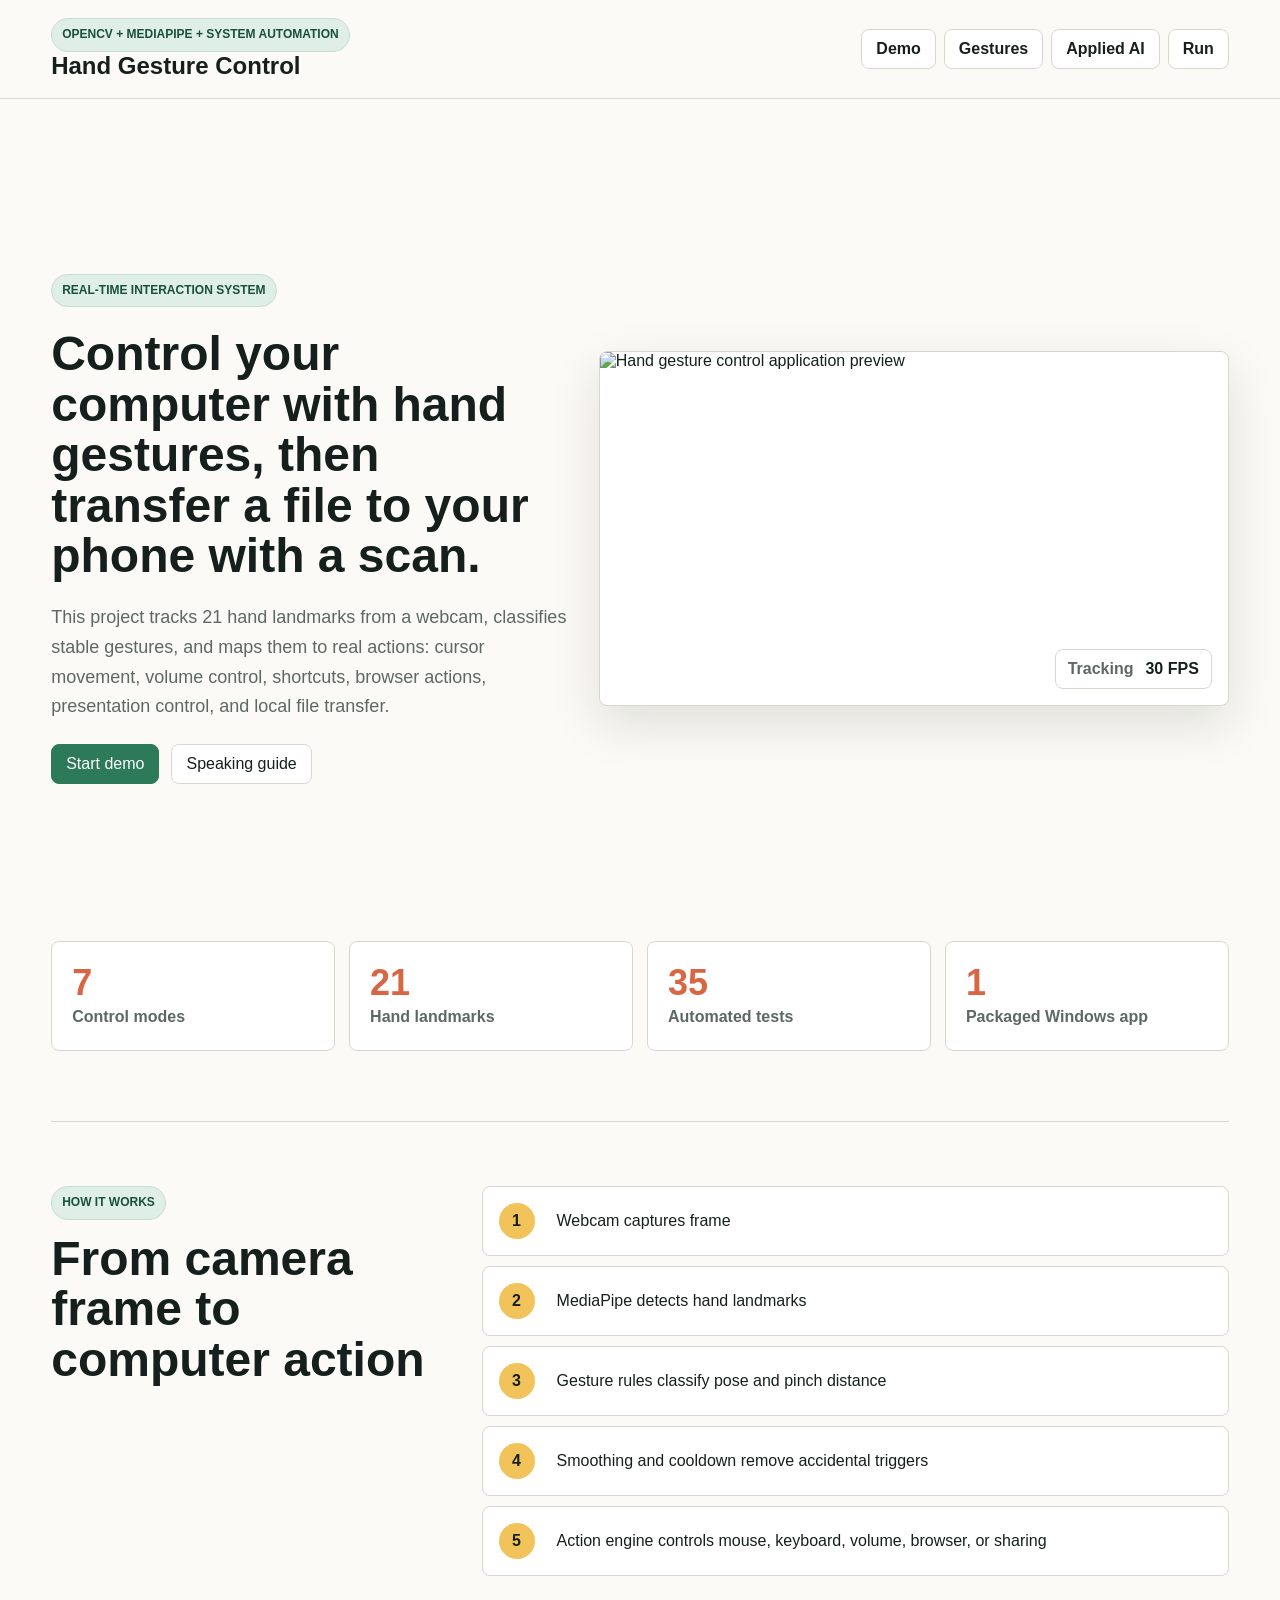
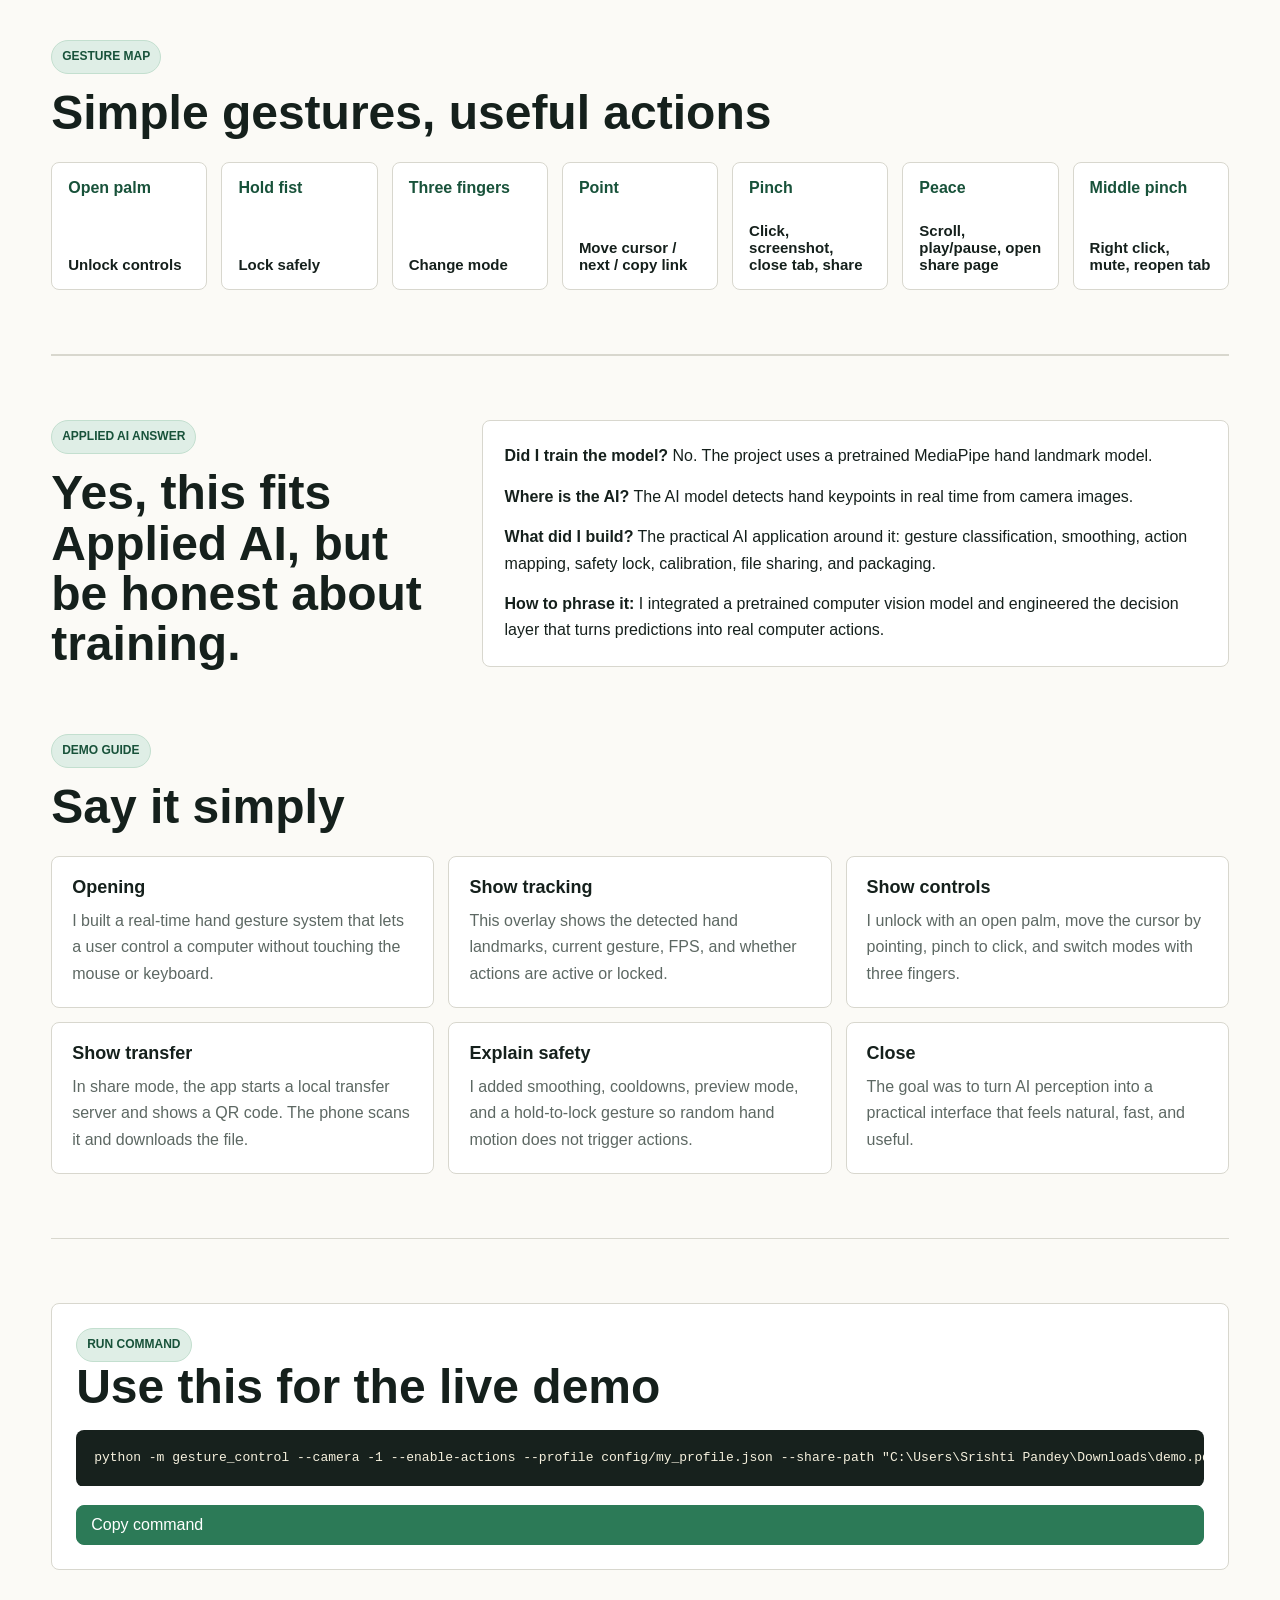
==== frontend/index.html @ 6dcc9142 "Add project documentation and presentation frontend" ====
<!doctype html>
<html lang="en">
<head>
  <meta charset="utf-8">
  <meta name="viewport" content="width=device-width, initial-scale=1">
  <title>Hand Gesture Control Demo</title>
  <link rel="stylesheet" href="styles.css">
</head>
<body>
  <header class="topbar">
    <div>
      <p class="eyebrow">OpenCV + MediaPipe + system automation</p>
      <h1>Hand Gesture Control</h1>
    </div>
    <nav aria-label="Page sections">
      <a href="#demo">Demo</a>
      <a href="#gestures">Gestures</a>
      <a href="#ai">Applied AI</a>
      <a href="#run">Run</a>
    </nav>
  </header>

  <main>
    <section class="dashboard" id="demo">
      <div class="brief">
        <p class="tag">Real-time interaction system</p>
        <h2>Control your computer with hand gestures, then transfer a file to your phone with a scan.</h2>
        <p>
          This project tracks 21 hand landmarks from a webcam, classifies stable gestures, and maps them to real actions:
          cursor movement, volume control, shortcuts, browser actions, presentation control, and local file transfer.
        </p>
        <div class="action-row">
          <a class="button primary" href="#run">Start demo</a>
          <a class="button" href="#script">Speaking guide</a>
        </div>
      </div>

      <div class="preview-panel" aria-label="Application preview">
        <img src="../captures/gesture_20260430_013258_262058.png" alt="Hand gesture control application preview">
        <div class="meter">
          <span>Tracking</span>
          <strong>30 FPS</strong>
        </div>
      </div>
    </section>

    <section class="stats" aria-label="Project highlights">
      <article>
        <span>7</span>
        <p>Control modes</p>
      </article>
      <article>
        <span>21</span>
        <p>Hand landmarks</p>
      </article>
      <article>
        <span>35</span>
        <p>Automated tests</p>
      </article>
      <article>
        <span>1</span>
        <p>Packaged Windows app</p>
      </article>
    </section>

    <section class="split">
      <div>
        <p class="eyebrow">How it works</p>
        <h2>From camera frame to computer action</h2>
      </div>
      <div class="pipeline">
        <article><b>1</b><span>Webcam captures frame</span></article>
        <article><b>2</b><span>MediaPipe detects hand landmarks</span></article>
        <article><b>3</b><span>Gesture rules classify pose and pinch distance</span></article>
        <article><b>4</b><span>Smoothing and cooldown remove accidental triggers</span></article>
        <article><b>5</b><span>Action engine controls mouse, keyboard, volume, browser, or sharing</span></article>
      </div>
    </section>

    <section id="gestures">
      <div class="section-head">
        <p class="eyebrow">Gesture map</p>
        <h2>Simple gestures, useful actions</h2>
      </div>
      <div class="gesture-grid">
        <article><span>Open palm</span><b>Unlock controls</b></article>
        <article><span>Hold fist</span><b>Lock safely</b></article>
        <article><span>Three fingers</span><b>Change mode</b></article>
        <article><span>Point</span><b>Move cursor / next / copy link</b></article>
        <article><span>Pinch</span><b>Click, screenshot, close tab, share</b></article>
        <article><span>Peace</span><b>Scroll, play/pause, open share page</b></article>
        <article><span>Middle pinch</span><b>Right click, mute, reopen tab</b></article>
      </div>
    </section>

    <section class="split" id="ai">
      <div>
        <p class="eyebrow">Applied AI answer</p>
        <h2>Yes, this fits Applied AI, but be honest about training.</h2>
      </div>
      <div class="note-list">
        <p><b>Did I train the model?</b> No. The project uses a pretrained MediaPipe hand landmark model.</p>
        <p><b>Where is the AI?</b> The AI model detects hand keypoints in real time from camera images.</p>
        <p><b>What did I build?</b> The practical AI application around it: gesture classification, smoothing, action mapping, safety lock, calibration, file sharing, and packaging.</p>
        <p><b>How to phrase it:</b> I integrated a pretrained computer vision model and engineered the decision layer that turns predictions into real computer actions.</p>
      </div>
    </section>

    <section id="script">
      <div class="section-head">
        <p class="eyebrow">Demo guide</p>
        <h2>Say it simply</h2>
      </div>
      <div class="script-grid">
        <article>
          <h3>Opening</h3>
          <p>I built a real-time hand gesture system that lets a user control a computer without touching the mouse or keyboard.</p>
        </article>
        <article>
          <h3>Show tracking</h3>
          <p>This overlay shows the detected hand landmarks, current gesture, FPS, and whether actions are active or locked.</p>
        </article>
        <article>
          <h3>Show controls</h3>
          <p>I unlock with an open palm, move the cursor by pointing, pinch to click, and switch modes with three fingers.</p>
        </article>
        <article>
          <h3>Show transfer</h3>
          <p>In share mode, the app starts a local transfer server and shows a QR code. The phone scans it and downloads the file.</p>
        </article>
        <article>
          <h3>Explain safety</h3>
          <p>I added smoothing, cooldowns, preview mode, and a hold-to-lock gesture so random hand motion does not trigger actions.</p>
        </article>
        <article>
          <h3>Close</h3>
          <p>The goal was to turn AI perception into a practical interface that feels natural, fast, and useful.</p>
        </article>
      </div>
    </section>

    <section id="run" class="run-panel">
      <div>
        <p class="eyebrow">Run command</p>
        <h2>Use this for the live demo</h2>
      </div>
      <pre><code id="run-command">python -m gesture_control --camera -1 --enable-actions --profile config/my_profile.json --share-path "C:\Users\Srishti Pandey\Downloads\demo.pdf" --show-debug --ui-scale 0.5</code></pre>
      <button class="button primary" id="copy-command" type="button">Copy command</button>
    </section>
  </main>

  <script src="app.js"></script>
</body>
</html>
---- frontend/styles.css ----
:root {
  color-scheme: light;
  --ink: #15201c;
  --muted: #5d6863;
  --paper: #fbfaf6;
  --line: #d8d7ce;
  --green: #2c7a57;
  --green-dark: #18523a;
  --coral: #d86645;
  --yellow: #f2c35b;
  --white: #ffffff;
}

* {
  box-sizing: border-box;
}

html {
  scroll-behavior: smooth;
}

body {
  margin: 0;
  font-family: Inter, Segoe UI, Arial, sans-serif;
  background: var(--paper);
  color: var(--ink);
}

.topbar {
  position: sticky;
  top: 0;
  z-index: 10;
  display: flex;
  align-items: center;
  justify-content: space-between;
  gap: 24px;
  padding: 18px clamp(18px, 4vw, 56px);
  background: rgba(251, 250, 246, 0.94);
  border-bottom: 1px solid var(--line);
  backdrop-filter: blur(12px);
}

h1, h2, h3, p {
  margin: 0;
}

h1 {
  font-size: 24px;
}

h2 {
  font-size: clamp(28px, 4vw, 48px);
  line-height: 1.05;
  letter-spacing: 0;
}

h3 {
  font-size: 18px;
}

p {
  line-height: 1.65;
}

nav {
  display: flex;
  gap: 8px;
  flex-wrap: wrap;
}

nav a, .button {
  color: var(--ink);
  text-decoration: none;
  border: 1px solid var(--line);
  border-radius: 8px;
  padding: 10px 14px;
  background: var(--white);
  font-weight: 700;
}

.button {
  display: inline-flex;
  cursor: pointer;
  font: inherit;
}

.primary {
  background: var(--green);
  border-color: var(--green);
  color: var(--white);
}

main {
  padding: 28px clamp(18px, 4vw, 56px) 56px;
}

.dashboard {
  min-height: calc(100vh - 96px);
  display: grid;
  grid-template-columns: minmax(0, 0.9fr) minmax(320px, 1.1fr);
  gap: 32px;
  align-items: center;
}

.brief {
  display: grid;
  gap: 22px;
  max-width: 680px;
}

.brief p:not(.tag) {
  font-size: 18px;
  color: var(--muted);
}

.tag, .eyebrow {
  width: fit-content;
  color: var(--green-dark);
  background: #dfeee6;
  border: 1px solid #c3dfcf;
  border-radius: 999px;
  padding: 6px 10px;
  font-size: 12px;
  font-weight: 800;
  text-transform: uppercase;
}

.action-row {
  display: flex;
  flex-wrap: wrap;
  gap: 12px;
}

.preview-panel {
  position: relative;
  overflow: hidden;
  border: 1px solid var(--line);
  border-radius: 8px;
  background: var(--white);
  box-shadow: 0 18px 50px rgba(21, 32, 28, 0.12);
}

.preview-panel img {
  display: block;
  width: 100%;
  aspect-ratio: 16 / 9;
  object-fit: cover;
}

.meter {
  position: absolute;
  right: 16px;
  bottom: 16px;
  display: flex;
  gap: 12px;
  align-items: center;
  padding: 10px 12px;
  background: rgba(255, 255, 255, 0.92);
  border: 1px solid var(--line);
  border-radius: 8px;
}

.meter span {
  color: var(--muted);
  font-weight: 700;
}

.stats, .gesture-grid, .script-grid {
  display: grid;
  gap: 14px;
}

.stats {
  grid-template-columns: repeat(4, 1fr);
  margin: 10px 0 70px;
}

.stats article, .gesture-grid article, .script-grid article, .note-list, .pipeline article, .run-panel {
  background: var(--white);
  border: 1px solid var(--line);
  border-radius: 8px;
}

.stats article {
  padding: 20px;
}

.stats span {
  display: block;
  font-size: 36px;
  font-weight: 900;
  color: var(--coral);
}

.stats p {
  color: var(--muted);
  font-weight: 700;
}

.split {
  display: grid;
  grid-template-columns: minmax(260px, 0.7fr) minmax(320px, 1.3fr);
  gap: 28px;
  align-items: start;
  padding: 64px 0;
  border-top: 1px solid var(--line);
}

.split > div:first-child {
  display: grid;
  gap: 14px;
}

.pipeline {
  display: grid;
  gap: 10px;
}

.pipeline article {
  display: grid;
  grid-template-columns: 44px 1fr;
  gap: 14px;
  align-items: center;
  padding: 16px;
}

.pipeline b {
  display: grid;
  place-items: center;
  width: 36px;
  height: 36px;
  border-radius: 50%;
  background: var(--yellow);
}

.section-head {
  display: grid;
  gap: 14px;
  max-width: 780px;
  margin-bottom: 24px;
}

.gesture-grid {
  grid-template-columns: repeat(7, minmax(140px, 1fr));
  padding-bottom: 64px;
  border-bottom: 1px solid var(--line);
  overflow-x: auto;
}

.gesture-grid article {
  min-height: 128px;
  padding: 16px;
  display: grid;
  align-content: space-between;
}

.gesture-grid span {
  color: var(--green-dark);
  font-weight: 900;
}

.gesture-grid b {
  font-size: 15px;
}

.note-list {
  padding: 22px;
  display: grid;
  gap: 14px;
}

.script-grid {
  grid-template-columns: repeat(3, 1fr);
  padding-bottom: 64px;
  border-bottom: 1px solid var(--line);
}

.script-grid article {
  padding: 20px;
  display: grid;
  gap: 10px;
}

.script-grid p {
  color: var(--muted);
}

.run-panel {
  margin-top: 64px;
  padding: 24px;
  display: grid;
  gap: 18px;
}

pre {
  margin: 0;
  overflow: auto;
  padding: 18px;
  border-radius: 8px;
  background: #17211d;
  color: #f6f1de;
  line-height: 1.6;
}

@media (max-width: 980px) {
  .topbar, .dashboard, .split {
    display: grid;
  }

  .dashboard, .split {
    grid-template-columns: 1fr;
  }

  .stats, .script-grid {
    grid-template-columns: repeat(2, 1fr);
  }
}

@media (max-width: 640px) {
  .topbar {
    position: static;
  }

  .stats, .script-grid {
    grid-template-columns: 1fr;
  }

  nav a {
    padding: 8px 10px;
  }
}
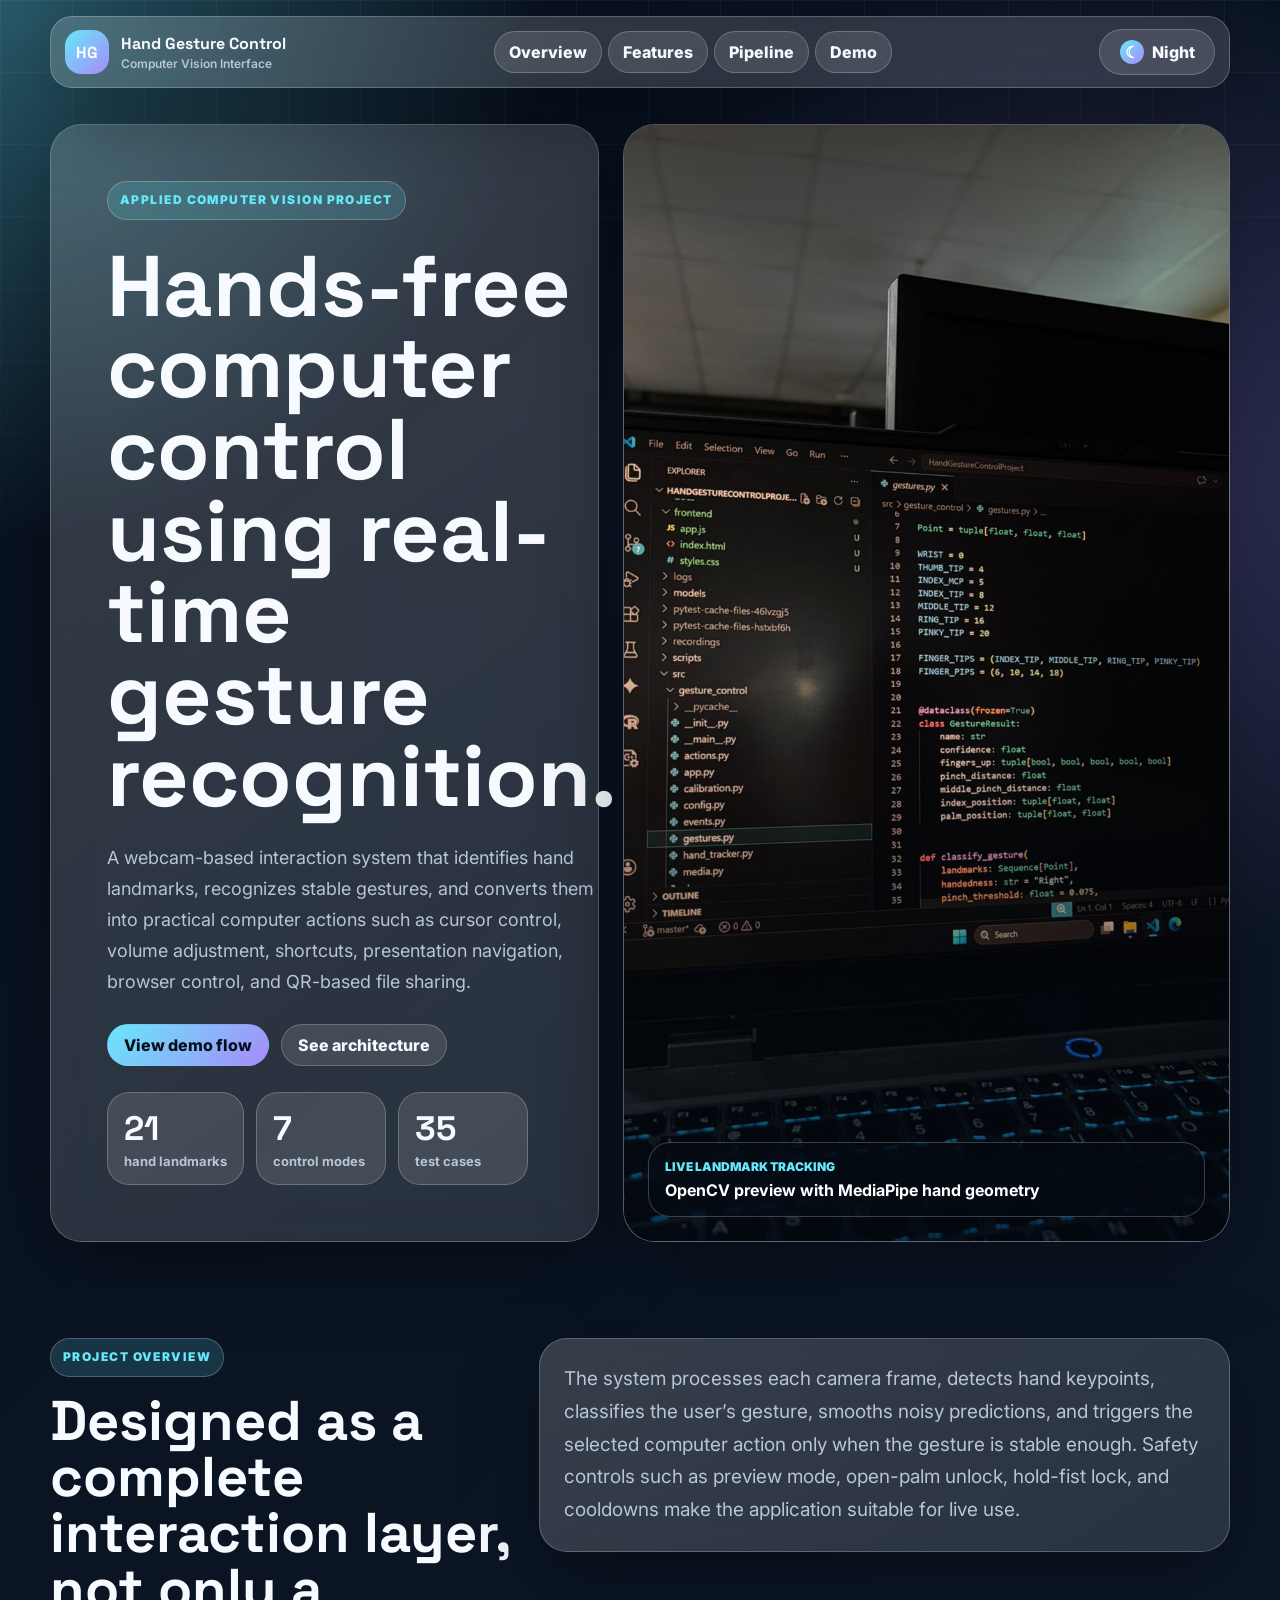
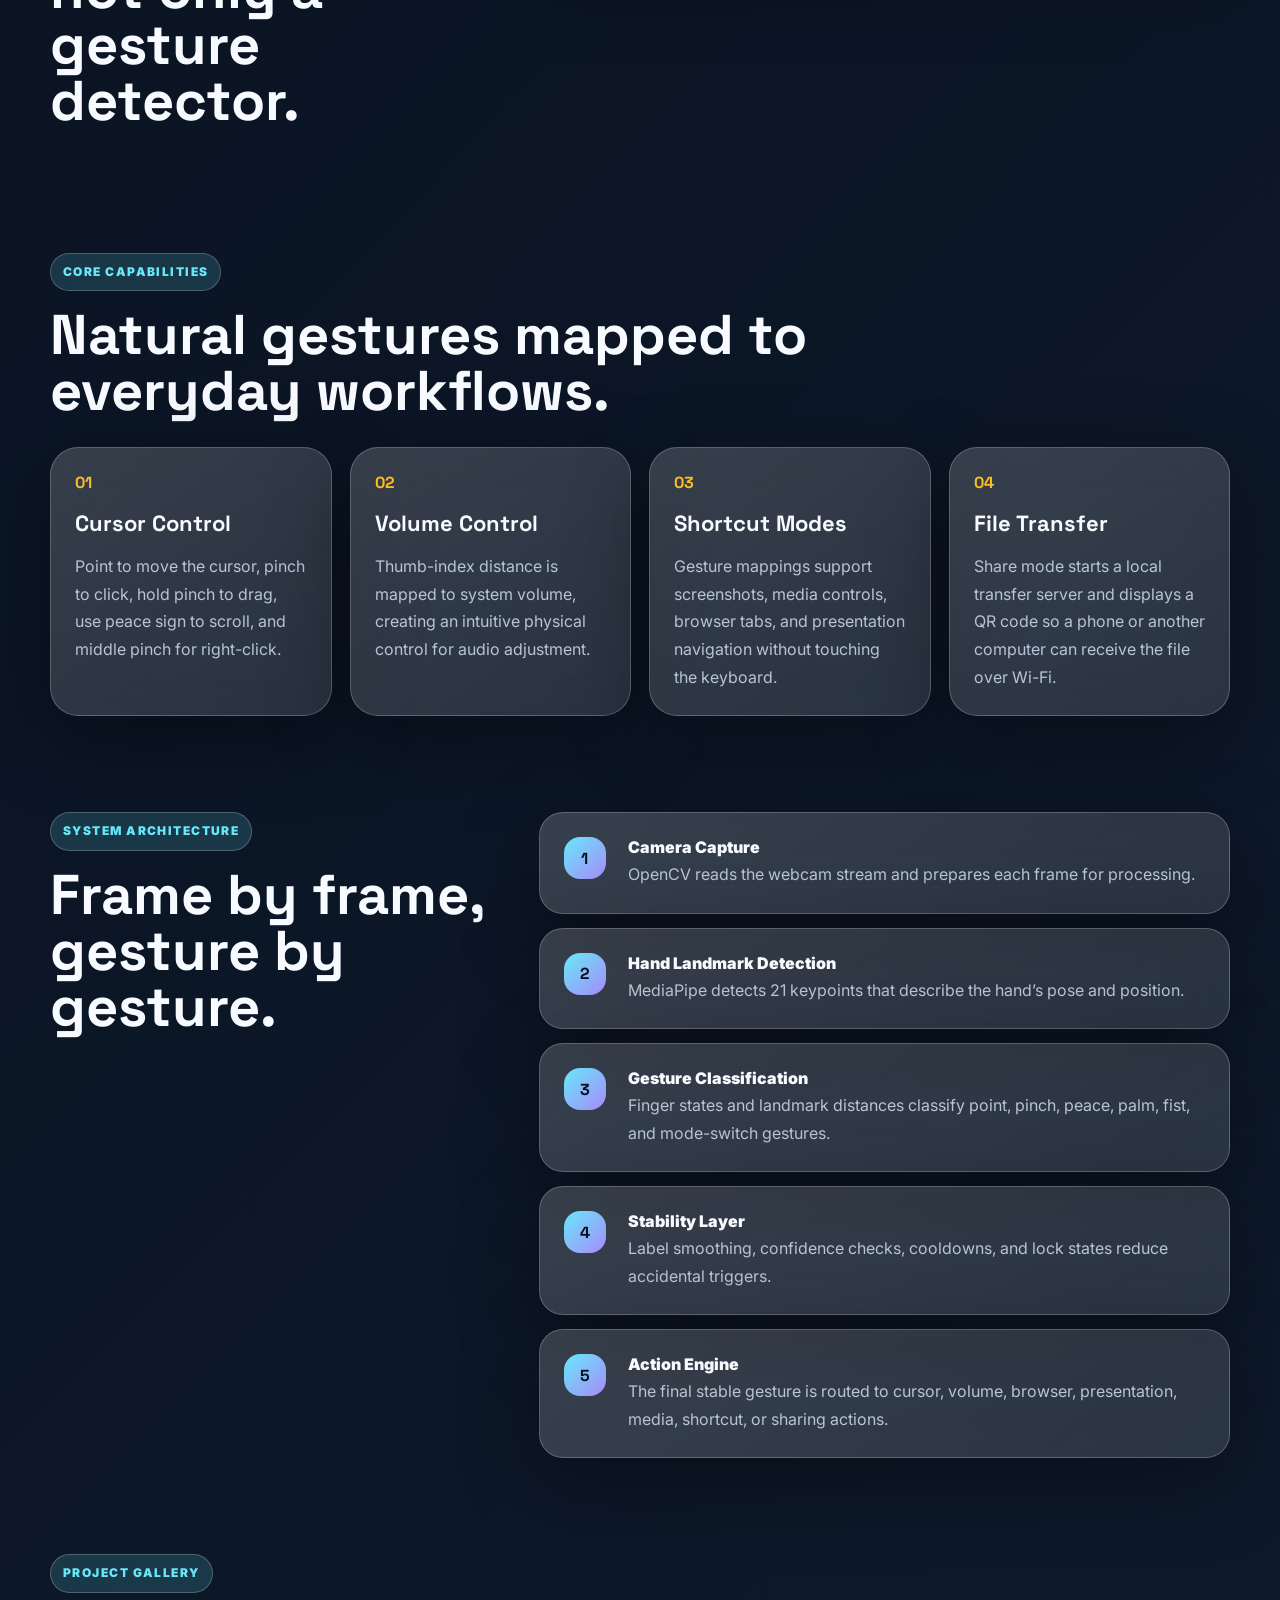
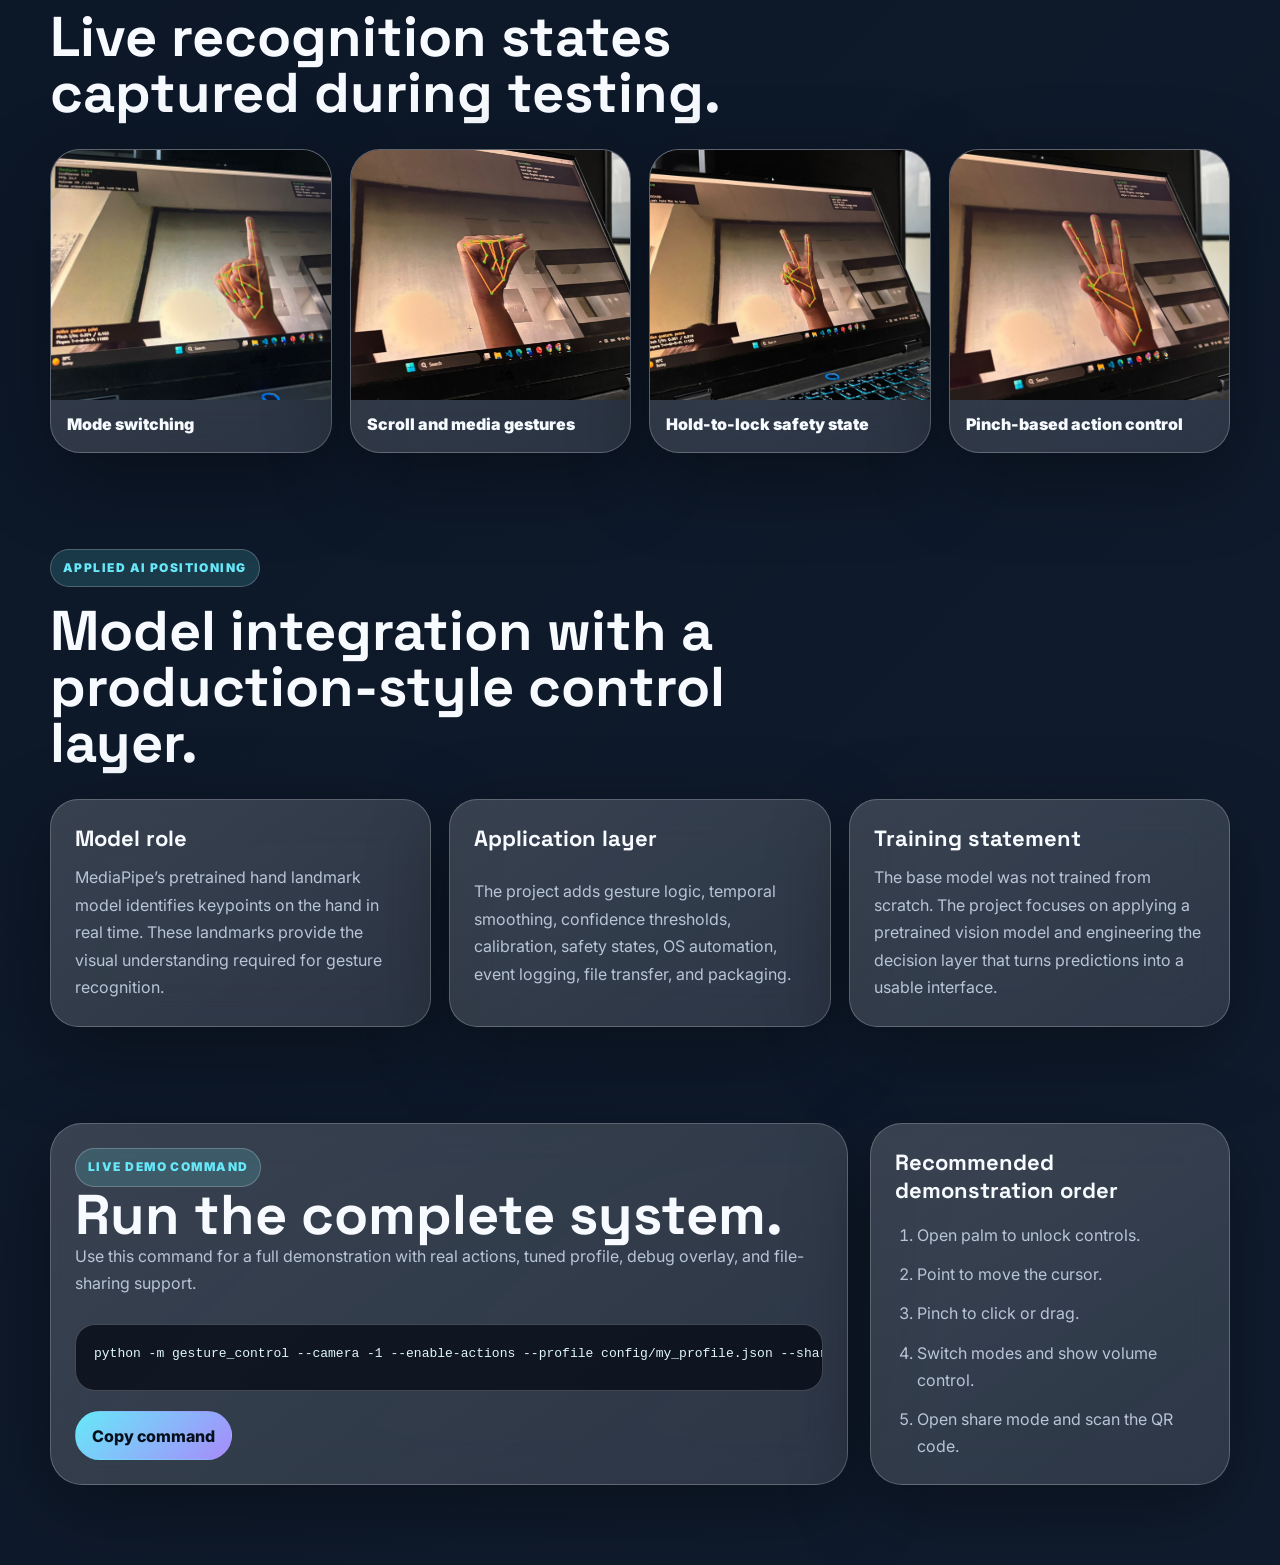
==== commit 637500d3: "Redesign presentation frontend" ====
--- a/frontend/index.html
+++ b/frontend/index.html
@@ -1,154 +1,112 @@
-<!doctype html>
-<html lang="en">
+﻿<!doctype html>
+<html lang="en" data-theme="dark">
 <head>
   <meta charset="utf-8">
   <meta name="viewport" content="width=device-width, initial-scale=1">
-  <title>Hand Gesture Control Demo</title>
+  <title>Hand Gesture Control System</title>
+  <link rel="preconnect" href="https://fonts.googleapis.com">
+  <link rel="preconnect" href="https://fonts.gstatic.com" crossorigin>
+  <link href="https://fonts.googleapis.com/css2?family=Inter:wght@400;500;600;700;800;900&family=Space+Grotesk:wght@500;600;700&display=swap" rel="stylesheet">
   <link rel="stylesheet" href="styles.css">
 </head>
 <body>
-  <header class="topbar">
-    <div>
-      <p class="eyebrow">OpenCV + MediaPipe + system automation</p>
-      <h1>Hand Gesture Control</h1>
-    </div>
-    <nav aria-label="Page sections">
-      <a href="#demo">Demo</a>
-      <a href="#gestures">Gestures</a>
-      <a href="#ai">Applied AI</a>
-      <a href="#run">Run</a>
-    </nav>
-  </header>
+  <div class="page-shell">
+    <header class="topbar glass">
+      <a class="brand" href="#home" aria-label="Hand Gesture Control home">
+        <span class="brand-mark">HG</span>
+        <span><strong>Hand Gesture Control</strong><small>Computer Vision Interface</small></span>
+      </a>
+      <nav aria-label="Primary navigation">
+        <a href="#overview">Overview</a>
+        <a href="#features">Features</a>
+        <a href="#pipeline">Pipeline</a>
+        <a href="#demo">Demo</a>
+      </nav>
+      <button class="theme-toggle" id="theme-toggle" type="button" aria-label="Toggle day and night mode">
+        <span class="toggle-icon" aria-hidden="true">☾</span><span class="toggle-text">Night</span>
+      </button>
+    </header>
 
-  <main>
-    <section class="dashboard" id="demo">
-      <div class="brief">
-        <p class="tag">Real-time interaction system</p>
-        <h2>Control your computer with hand gestures, then transfer a file to your phone with a scan.</h2>
-        <p>
-          This project tracks 21 hand landmarks from a webcam, classifies stable gestures, and maps them to real actions:
-          cursor movement, volume control, shortcuts, browser actions, presentation control, and local file transfer.
-        </p>
-        <div class="action-row">
-          <a class="button primary" href="#run">Start demo</a>
-          <a class="button" href="#script">Speaking guide</a>
+    <main id="home">
+      <section class="hero">
+        <div class="hero-copy glass">
+          <p class="kicker">Applied Computer Vision Project</p>
+          <h1>Hands-free computer control using real-time gesture recognition.</h1>
+          <p class="hero-text">A webcam-based interaction system that identifies hand landmarks, recognizes stable gestures, and converts them into practical computer actions such as cursor control, volume adjustment, shortcuts, presentation navigation, browser control, and QR-based file sharing.</p>
+          <div class="hero-actions">
+            <a class="button primary" href="#demo">View demo flow</a>
+            <a class="button ghost" href="#pipeline">See architecture</a>
+          </div>
+          <div class="hero-metrics" aria-label="Project metrics">
+            <article><strong>21</strong><span>hand landmarks</span></article>
+            <article><strong>7</strong><span>control modes</span></article>
+            <article><strong>35</strong><span>test cases</span></article>
+          </div>
         </div>
-      </div>
+        <figure class="hero-media glass">
+          <img src="assets/gesture-point.jpeg" alt="Gesture control application detecting a pointing hand">
+          <figcaption><span>Live landmark tracking</span><strong>OpenCV preview with MediaPipe hand geometry</strong></figcaption>
+        </figure>
+      </section>
 
-      <div class="preview-panel" aria-label="Application preview">
-        <img src="../captures/gesture_20260430_013258_262058.png" alt="Hand gesture control application preview">
-        <div class="meter">
-          <span>Tracking</span>
-          <strong>30 FPS</strong>
+      <section class="section intro-grid" id="overview">
+        <div class="section-heading"><p class="kicker">Project Overview</p><h2>Designed as a complete interaction layer, not only a gesture detector.</h2></div>
+        <div class="overview-card glass"><p>The system processes each camera frame, detects hand keypoints, classifies the user’s gesture, smooths noisy predictions, and triggers the selected computer action only when the gesture is stable enough. Safety controls such as preview mode, open-palm unlock, hold-fist lock, and cooldowns make the application suitable for live use.</p></div>
+      </section>
+
+      <section class="section feature-section" id="features">
+        <div class="section-heading"><p class="kicker">Core Capabilities</p><h2>Natural gestures mapped to everyday workflows.</h2></div>
+        <div class="feature-grid">
+          <article class="glass feature-card"><span>01</span><h3>Cursor Control</h3><p>Point to move the cursor, pinch to click, hold pinch to drag, use peace sign to scroll, and middle pinch for right-click.</p></article>
+          <article class="glass feature-card"><span>02</span><h3>Volume Control</h3><p>Thumb-index distance is mapped to system volume, creating an intuitive physical control for audio adjustment.</p></article>
+          <article class="glass feature-card"><span>03</span><h3>Shortcut Modes</h3><p>Gesture mappings support screenshots, media controls, browser tabs, and presentation navigation without touching the keyboard.</p></article>
+          <article class="glass feature-card"><span>04</span><h3>File Transfer</h3><p>Share mode starts a local transfer server and displays a QR code so a phone or another computer can receive the file over Wi-Fi.</p></article>
         </div>
-      </div>
-    </section>
+      </section>
 
-    <section class="stats" aria-label="Project highlights">
-      <article>
-        <span>7</span>
-        <p>Control modes</p>
-      </article>
-      <article>
-        <span>21</span>
-        <p>Hand landmarks</p>
-      </article>
-      <article>
-        <span>35</span>
-        <p>Automated tests</p>
-      </article>
-      <article>
-        <span>1</span>
-        <p>Packaged Windows app</p>
-      </article>
-    </section>
+      <section class="section pipeline-section" id="pipeline">
+        <div class="section-heading"><p class="kicker">System Architecture</p><h2>Frame by frame, gesture by gesture.</h2></div>
+        <div class="timeline">
+          <article class="glass"><b>1</b><span>Camera Capture</span><p>OpenCV reads the webcam stream and prepares each frame for processing.</p></article>
+          <article class="glass"><b>2</b><span>Hand Landmark Detection</span><p>MediaPipe detects 21 keypoints that describe the hand’s pose and position.</p></article>
+          <article class="glass"><b>3</b><span>Gesture Classification</span><p>Finger states and landmark distances classify point, pinch, peace, palm, fist, and mode-switch gestures.</p></article>
+          <article class="glass"><b>4</b><span>Stability Layer</span><p>Label smoothing, confidence checks, cooldowns, and lock states reduce accidental triggers.</p></article>
+          <article class="glass"><b>5</b><span>Action Engine</span><p>The final stable gesture is routed to cursor, volume, browser, presentation, media, shortcut, or sharing actions.</p></article>
+        </div>
+      </section>
 
-    <section class="split">
-      <div>
-        <p class="eyebrow">How it works</p>
-        <h2>From camera frame to computer action</h2>
-      </div>
-      <div class="pipeline">
-        <article><b>1</b><span>Webcam captures frame</span></article>
-        <article><b>2</b><span>MediaPipe detects hand landmarks</span></article>
-        <article><b>3</b><span>Gesture rules classify pose and pinch distance</span></article>
-        <article><b>4</b><span>Smoothing and cooldown remove accidental triggers</span></article>
-        <article><b>5</b><span>Action engine controls mouse, keyboard, volume, browser, or sharing</span></article>
-      </div>
-    </section>
+      <section class="section gallery-section">
+        <div class="section-heading"><p class="kicker">Project Gallery</p><h2>Live recognition states captured during testing.</h2></div>
+        <div class="gallery">
+          <figure class="glass"><img src="assets/gesture-three-fingers.jpeg" alt="Three finger gesture recognition"><figcaption>Mode switching</figcaption></figure>
+          <figure class="glass"><img src="assets/gesture-peace.jpeg" alt="Peace gesture recognition"><figcaption>Scroll and media gestures</figcaption></figure>
+          <figure class="glass"><img src="assets/gesture-fist.jpeg" alt="Fist gesture recognition"><figcaption>Hold-to-lock safety state</figcaption></figure>
+          <figure class="glass"><img src="assets/gesture-pinch.jpeg" alt="Pinch gesture recognition"><figcaption>Pinch-based action control</figcaption></figure>
+        </div>
+      </section>
 
-    <section id="gestures">
-      <div class="section-head">
-        <p class="eyebrow">Gesture map</p>
-        <h2>Simple gestures, useful actions</h2>
-      </div>
-      <div class="gesture-grid">
-        <article><span>Open palm</span><b>Unlock controls</b></article>
-        <article><span>Hold fist</span><b>Lock safely</b></article>
-        <article><span>Three fingers</span><b>Change mode</b></article>
-        <article><span>Point</span><b>Move cursor / next / copy link</b></article>
-        <article><span>Pinch</span><b>Click, screenshot, close tab, share</b></article>
-        <article><span>Peace</span><b>Scroll, play/pause, open share page</b></article>
-        <article><span>Middle pinch</span><b>Right click, mute, reopen tab</b></article>
-      </div>
-    </section>
+      <section class="section applied-section">
+        <div class="section-heading"><p class="kicker">Applied AI Positioning</p><h2>Model integration with a production-style control layer.</h2></div>
+        <div class="applied-grid">
+          <article class="glass"><h3>Model role</h3><p>MediaPipe’s pretrained hand landmark model identifies keypoints on the hand in real time. These landmarks provide the visual understanding required for gesture recognition.</p></article>
+          <article class="glass"><h3>Application layer</h3><p>The project adds gesture logic, temporal smoothing, confidence thresholds, calibration, safety states, OS automation, event logging, file transfer, and packaging.</p></article>
+          <article class="glass"><h3>Training statement</h3><p>The base model was not trained from scratch. The project focuses on applying a pretrained vision model and engineering the decision layer that turns predictions into a usable interface.</p></article>
+        </div>
+      </section>
 
-    <section class="split" id="ai">
-      <div>
-        <p class="eyebrow">Applied AI answer</p>
-        <h2>Yes, this fits Applied AI, but be honest about training.</h2>
-      </div>
-      <div class="note-list">
-        <p><b>Did I train the model?</b> No. The project uses a pretrained MediaPipe hand landmark model.</p>
-        <p><b>Where is the AI?</b> The AI model detects hand keypoints in real time from camera images.</p>
-        <p><b>What did I build?</b> The practical AI application around it: gesture classification, smoothing, action mapping, safety lock, calibration, file sharing, and packaging.</p>
-        <p><b>How to phrase it:</b> I integrated a pretrained computer vision model and engineered the decision layer that turns predictions into real computer actions.</p>
-      </div>
-    </section>
-
-    <section id="script">
-      <div class="section-head">
-        <p class="eyebrow">Demo guide</p>
-        <h2>Say it simply</h2>
-      </div>
-      <div class="script-grid">
-        <article>
-          <h3>Opening</h3>
-          <p>I built a real-time hand gesture system that lets a user control a computer without touching the mouse or keyboard.</p>
-        </article>
-        <article>
-          <h3>Show tracking</h3>
-          <p>This overlay shows the detected hand landmarks, current gesture, FPS, and whether actions are active or locked.</p>
-        </article>
-        <article>
-          <h3>Show controls</h3>
-          <p>I unlock with an open palm, move the cursor by pointing, pinch to click, and switch modes with three fingers.</p>
-        </article>
-        <article>
-          <h3>Show transfer</h3>
-          <p>In share mode, the app starts a local transfer server and shows a QR code. The phone scans it and downloads the file.</p>
-        </article>
-        <article>
-          <h3>Explain safety</h3>
-          <p>I added smoothing, cooldowns, preview mode, and a hold-to-lock gesture so random hand motion does not trigger actions.</p>
-        </article>
-        <article>
-          <h3>Close</h3>
-          <p>The goal was to turn AI perception into a practical interface that feels natural, fast, and useful.</p>
-        </article>
-      </div>
-    </section>
-
-    <section id="run" class="run-panel">
-      <div>
-        <p class="eyebrow">Run command</p>
-        <h2>Use this for the live demo</h2>
-      </div>
-      <pre><code id="run-command">python -m gesture_control --camera -1 --enable-actions --profile config/my_profile.json --share-path "C:\Users\Srishti Pandey\Downloads\demo.pdf" --show-debug --ui-scale 0.5</code></pre>
-      <button class="button primary" id="copy-command" type="button">Copy command</button>
-    </section>
-  </main>
-
+      <section class="section demo-section" id="demo">
+        <div class="demo-card glass">
+          <div><p class="kicker">Live Demo Command</p><h2>Run the complete system.</h2><p>Use this command for a full demonstration with real actions, tuned profile, debug overlay, and file-sharing support.</p></div>
+          <pre><code id="run-command">python -m gesture_control --camera -1 --enable-actions --profile config/my_profile.json --share-path "C:\Users\Srishti Pandey\Downloads\demo.pdf" --show-debug --ui-scale 0.5</code></pre>
+          <button class="button primary" id="copy-command" type="button">Copy command</button>
+        </div>
+        <aside class="demo-steps glass">
+          <h3>Recommended demonstration order</h3>
+          <ol><li>Open palm to unlock controls.</li><li>Point to move the cursor.</li><li>Pinch to click or drag.</li><li>Switch modes and show volume control.</li><li>Open share mode and scan the QR code.</li></ol>
+        </aside>
+      </section>
+    </main>
+  </div>
   <script src="app.js"></script>
 </body>
 </html>
--- a/frontend/styles.css
+++ b/frontend/styles.css
@@ -1,331 +1,116 @@
-:root {
-  color-scheme: light;
-  --ink: #15201c;
-  --muted: #5d6863;
-  --paper: #fbfaf6;
-  --line: #d8d7ce;
-  --green: #2c7a57;
-  --green-dark: #18523a;
-  --coral: #d86645;
-  --yellow: #f2c35b;
-  --white: #ffffff;
+﻿:root {
+  color-scheme: dark;
+  --bg: #08111f;
+  --bg-2: #101c2e;
+  --text: #f7fbff;
+  --muted: #b8c5d6;
+  --soft: rgba(255, 255, 255, 0.12);
+  --line: rgba(255, 255, 255, 0.22);
+  --glass: rgba(255, 255, 255, 0.12);
+  --glass-strong: rgba(255, 255, 255, 0.18);
+  --shadow: rgba(0, 0, 0, 0.36);
+  --accent: #67e8f9;
+  --accent-2: #a78bfa;
+  --warm: #fbbf24;
+  --button-text: #06101d;
 }
 
-* {
-  box-sizing: border-box;
+:root[data-theme="light"] {
+  color-scheme: light;
+  --bg: #eef5fb;
+  --bg-2: #f9fbff;
+  --text: #111827;
+  --muted: #4b5c70;
+  --soft: rgba(255, 255, 255, 0.68);
+  --line: rgba(45, 65, 90, 0.18);
+  --glass: rgba(255, 255, 255, 0.58);
+  --glass-strong: rgba(255, 255, 255, 0.78);
+  --shadow: rgba(44, 62, 84, 0.18);
+  --accent: #0ea5e9;
+  --accent-2: #7c3aed;
+  --warm: #d97706;
+  --button-text: #ffffff;
 }
 
-html {
-  scroll-behavior: smooth;
-}
-
+* { box-sizing: border-box; }
+html { scroll-behavior: smooth; }
 body {
+  min-height: 100vh;
   margin: 0;
   font-family: Inter, Segoe UI, Arial, sans-serif;
-  background: var(--paper);
-  color: var(--ink);
+  background: radial-gradient(circle at top left, color-mix(in srgb, var(--accent) 34%, transparent), transparent 34rem), radial-gradient(circle at 84% 10%, color-mix(in srgb, var(--accent-2) 30%, transparent), transparent 32rem), linear-gradient(135deg, var(--bg), var(--bg-2));
+  color: var(--text);
 }
-
-.topbar {
-  position: sticky;
-  top: 0;
-  z-index: 10;
-  display: flex;
-  align-items: center;
-  justify-content: space-between;
-  gap: 24px;
-  padding: 18px clamp(18px, 4vw, 56px);
-  background: rgba(251, 250, 246, 0.94);
-  border-bottom: 1px solid var(--line);
-  backdrop-filter: blur(12px);
+body::before {
+  position: fixed;
+  inset: 0;
+  z-index: -1;
+  content: "";
+  background-image: linear-gradient(rgba(255,255,255,0.045) 1px, transparent 1px), linear-gradient(90deg, rgba(255,255,255,0.045) 1px, transparent 1px);
+  background-size: 72px 72px;
+  mask-image: linear-gradient(to bottom, black, transparent 82%);
 }
-
-h1, h2, h3, p {
-  margin: 0;
-}
-
-h1 {
-  font-size: 24px;
-}
-
-h2 {
-  font-size: clamp(28px, 4vw, 48px);
-  line-height: 1.05;
-  letter-spacing: 0;
-}
-
-h3 {
-  font-size: 18px;
-}
-
-p {
-  line-height: 1.65;
-}
-
-nav {
-  display: flex;
-  gap: 8px;
-  flex-wrap: wrap;
-}
-
-nav a, .button {
-  color: var(--ink);
-  text-decoration: none;
-  border: 1px solid var(--line);
-  border-radius: 8px;
-  padding: 10px 14px;
-  background: var(--white);
-  font-weight: 700;
-}
-
-.button {
-  display: inline-flex;
-  cursor: pointer;
-  font: inherit;
-}
-
-.primary {
-  background: var(--green);
-  border-color: var(--green);
-  color: var(--white);
-}
-
-main {
-  padding: 28px clamp(18px, 4vw, 56px) 56px;
-}
-
-.dashboard {
-  min-height: calc(100vh - 96px);
-  display: grid;
-  grid-template-columns: minmax(0, 0.9fr) minmax(320px, 1.1fr);
-  gap: 32px;
-  align-items: center;
-}
-
-.brief {
-  display: grid;
-  gap: 22px;
-  max-width: 680px;
-}
-
-.brief p:not(.tag) {
-  font-size: 18px;
-  color: var(--muted);
-}
-
-.tag, .eyebrow {
-  width: fit-content;
-  color: var(--green-dark);
-  background: #dfeee6;
-  border: 1px solid #c3dfcf;
-  border-radius: 999px;
-  padding: 6px 10px;
-  font-size: 12px;
-  font-weight: 800;
-  text-transform: uppercase;
-}
-
-.action-row {
-  display: flex;
-  flex-wrap: wrap;
-  gap: 12px;
-}
-
-.preview-panel {
-  position: relative;
-  overflow: hidden;
-  border: 1px solid var(--line);
-  border-radius: 8px;
-  background: var(--white);
-  box-shadow: 0 18px 50px rgba(21, 32, 28, 0.12);
-}
-
-.preview-panel img {
-  display: block;
-  width: 100%;
-  aspect-ratio: 16 / 9;
-  object-fit: cover;
-}
-
-.meter {
-  position: absolute;
-  right: 16px;
-  bottom: 16px;
-  display: flex;
-  gap: 12px;
-  align-items: center;
-  padding: 10px 12px;
-  background: rgba(255, 255, 255, 0.92);
-  border: 1px solid var(--line);
-  border-radius: 8px;
-}
-
-.meter span {
-  color: var(--muted);
-  font-weight: 700;
-}
-
-.stats, .gesture-grid, .script-grid {
-  display: grid;
-  gap: 14px;
-}
-
-.stats {
-  grid-template-columns: repeat(4, 1fr);
-  margin: 10px 0 70px;
-}
-
-.stats article, .gesture-grid article, .script-grid article, .note-list, .pipeline article, .run-panel {
-  background: var(--white);
-  border: 1px solid var(--line);
-  border-radius: 8px;
-}
-
-.stats article {
-  padding: 20px;
-}
-
-.stats span {
-  display: block;
-  font-size: 36px;
-  font-weight: 900;
-  color: var(--coral);
-}
-
-.stats p {
-  color: var(--muted);
-  font-weight: 700;
-}
-
-.split {
-  display: grid;
-  grid-template-columns: minmax(260px, 0.7fr) minmax(320px, 1.3fr);
-  gap: 28px;
-  align-items: start;
-  padding: 64px 0;
-  border-top: 1px solid var(--line);
-}
-
-.split > div:first-child {
-  display: grid;
-  gap: 14px;
-}
-
-.pipeline {
-  display: grid;
-  gap: 10px;
-}
-
-.pipeline article {
-  display: grid;
-  grid-template-columns: 44px 1fr;
-  gap: 14px;
-  align-items: center;
-  padding: 16px;
-}
-
-.pipeline b {
-  display: grid;
-  place-items: center;
-  width: 36px;
-  height: 36px;
-  border-radius: 50%;
-  background: var(--yellow);
-}
-
-.section-head {
-  display: grid;
-  gap: 14px;
-  max-width: 780px;
-  margin-bottom: 24px;
-}
-
-.gesture-grid {
-  grid-template-columns: repeat(7, minmax(140px, 1fr));
-  padding-bottom: 64px;
-  border-bottom: 1px solid var(--line);
-  overflow-x: auto;
-}
-
-.gesture-grid article {
-  min-height: 128px;
-  padding: 16px;
-  display: grid;
-  align-content: space-between;
-}
-
-.gesture-grid span {
-  color: var(--green-dark);
-  font-weight: 900;
-}
-
-.gesture-grid b {
-  font-size: 15px;
-}
-
-.note-list {
-  padding: 22px;
-  display: grid;
-  gap: 14px;
-}
-
-.script-grid {
-  grid-template-columns: repeat(3, 1fr);
-  padding-bottom: 64px;
-  border-bottom: 1px solid var(--line);
-}
-
-.script-grid article {
-  padding: 20px;
-  display: grid;
-  gap: 10px;
-}
-
-.script-grid p {
-  color: var(--muted);
-}
-
-.run-panel {
-  margin-top: 64px;
-  padding: 24px;
-  display: grid;
-  gap: 18px;
-}
-
-pre {
-  margin: 0;
-  overflow: auto;
-  padding: 18px;
-  border-radius: 8px;
-  background: #17211d;
-  color: #f6f1de;
-  line-height: 1.6;
-}
-
-@media (max-width: 980px) {
-  .topbar, .dashboard, .split {
-    display: grid;
-  }
-
-  .dashboard, .split {
-    grid-template-columns: 1fr;
-  }
-
-  .stats, .script-grid {
-    grid-template-columns: repeat(2, 1fr);
-  }
-}
-
-@media (max-width: 640px) {
-  .topbar {
-    position: static;
-  }
-
-  .stats, .script-grid {
-    grid-template-columns: 1fr;
-  }
-
-  nav a {
-    padding: 8px 10px;
-  }
-}
+.page-shell { width: min(1180px, calc(100% - 32px)); margin: 0 auto; }
+.glass { border: 1px solid var(--line); background: linear-gradient(145deg, var(--glass-strong), var(--glass)); box-shadow: 0 24px 80px var(--shadow); backdrop-filter: blur(22px); -webkit-backdrop-filter: blur(22px); }
+.topbar { position: sticky; top: 16px; z-index: 20; display: grid; grid-template-columns: auto 1fr auto; gap: 20px; align-items: center; margin: 16px 0 36px; padding: 12px 14px; border-radius: 22px; }
+.brand { display: inline-flex; gap: 12px; align-items: center; color: var(--text); text-decoration: none; }
+.brand-mark { display: grid; width: 44px; height: 44px; place-items: center; border-radius: 16px; background: linear-gradient(135deg, var(--accent), var(--accent-2)); color: #fff; font-family: "Space Grotesk", Inter, sans-serif; font-weight: 800; }
+.brand strong, h1, h2, h3 { font-family: "Space Grotesk", Inter, sans-serif; letter-spacing: 0; }
+.brand small { display: block; margin-top: 2px; color: var(--muted); font-size: 12px; font-weight: 600; }
+nav { display: flex; justify-content: center; gap: 6px; flex-wrap: wrap; }
+nav a, .button, .theme-toggle { min-height: 42px; border: 1px solid var(--line); border-radius: 999px; background: var(--soft); color: var(--text); font: inherit; font-weight: 800; text-decoration: none; }
+nav a { display: inline-flex; align-items: center; padding: 9px 14px; }
+.theme-toggle, .button { display: inline-flex; align-items: center; justify-content: center; gap: 8px; padding: 10px 16px; cursor: pointer; }
+.theme-toggle { min-width: 116px; }
+.toggle-icon { display: grid; width: 24px; height: 24px; place-items: center; border-radius: 50%; background: linear-gradient(135deg, var(--accent), var(--accent-2)); color: #fff; }
+h1, h2, h3, p { margin: 0; }
+h1 { max-width: 880px; font-size: clamp(44px, 7vw, 86px); line-height: 0.95; }
+h2 { font-size: clamp(30px, 4.5vw, 56px); line-height: 1; }
+h3 { font-size: 22px; }
+p { color: var(--muted); line-height: 1.72; }
+.hero { display: grid; grid-template-columns: minmax(0, 0.95fr) minmax(360px, 1.05fr); gap: 24px; align-items: stretch; min-height: calc(100vh - 132px); }
+.hero-copy, .hero-media, .demo-card, .demo-steps { border-radius: 32px; }
+.hero-copy { display: grid; align-content: center; gap: 26px; padding: clamp(28px, 5vw, 56px); }
+.kicker { width: fit-content; border: 1px solid var(--line); border-radius: 999px; padding: 8px 12px; background: color-mix(in srgb, var(--accent) 16%, transparent); color: var(--accent); font-size: 12px; font-weight: 900; letter-spacing: 0.12em; text-transform: uppercase; }
+.hero-text { max-width: 670px; font-size: 18px; }
+.hero-actions, .hero-metrics { display: flex; flex-wrap: wrap; gap: 12px; }
+.button { width: fit-content; }
+.primary { border-color: transparent; background: linear-gradient(135deg, var(--accent), var(--accent-2)); color: var(--button-text); }
+:root[data-theme="dark"] .primary { color: #06101d; }
+.ghost { background: var(--soft); }
+.hero-metrics article { min-width: 130px; border: 1px solid var(--line); border-radius: 22px; padding: 14px 16px; background: var(--soft); }
+.hero-metrics strong { display: block; font-family: "Space Grotesk", Inter, sans-serif; font-size: 34px; }
+.hero-metrics span { color: var(--muted); font-size: 13px; font-weight: 700; }
+.hero-media { position: relative; overflow: hidden; min-height: 520px; margin: 0; }
+.hero-media img { width: 100%; height: 100%; display: block; object-fit: cover; }
+.hero-media::after { position: absolute; inset: 0; content: ""; background: linear-gradient(to top, rgba(4, 10, 20, 0.72), transparent 54%); }
+.hero-media figcaption { position: absolute; left: 24px; right: 24px; bottom: 24px; z-index: 2; display: grid; gap: 6px; border: 1px solid rgba(255,255,255,0.22); border-radius: 22px; padding: 16px; background: rgba(5,11,20,0.48); color: #fff; backdrop-filter: blur(16px); }
+.hero-media figcaption span { color: var(--accent); font-size: 12px; font-weight: 900; text-transform: uppercase; }
+.section { padding: 96px 0 0; }
+.section-heading { display: grid; gap: 16px; max-width: 820px; margin-bottom: 28px; }
+.intro-grid, .pipeline-section { display: grid; grid-template-columns: minmax(280px, 0.8fr) minmax(340px, 1.2fr); gap: 28px; align-items: start; }
+.overview-card, .feature-card, .timeline article, .applied-grid article, .demo-card, .demo-steps { padding: 24px; }
+.overview-card { border-radius: 28px; }
+.overview-card p { font-size: 19px; }
+.feature-grid, .applied-grid, .gallery { display: grid; gap: 18px; }
+.feature-grid { grid-template-columns: repeat(4, minmax(0, 1fr)); }
+.feature-card { min-height: 260px; display: grid; gap: 16px; align-content: start; border-radius: 28px; }
+.feature-card span { width: fit-content; color: var(--warm); font-family: "Space Grotesk", Inter, sans-serif; font-weight: 900; }
+.timeline { display: grid; gap: 14px; }
+.timeline article { display: grid; grid-template-columns: 48px 1fr; gap: 4px 16px; border-radius: 24px; }
+.timeline b { grid-row: span 2; display: grid; width: 42px; height: 42px; place-items: center; border-radius: 16px; background: linear-gradient(135deg, var(--accent), var(--accent-2)); color: #06101d; font-family: "Space Grotesk", Inter, sans-serif; }
+.timeline span { color: var(--text); font-weight: 900; }
+.gallery { grid-template-columns: repeat(4, minmax(0, 1fr)); }
+.gallery figure { overflow: hidden; margin: 0; border-radius: 30px; }
+.gallery img { display: block; width: 100%; height: 250px; object-fit: cover; }
+.gallery figcaption { padding: 14px 16px 18px; color: var(--text); font-weight: 900; }
+.applied-grid { grid-template-columns: repeat(3, minmax(0, 1fr)); }
+.applied-grid article { display: grid; gap: 12px; border-radius: 28px; }
+.demo-section { display: grid; grid-template-columns: minmax(0, 1fr) 360px; gap: 22px; padding-bottom: 80px; }
+.demo-card { display: grid; gap: 20px; }
+pre { margin: 0; overflow: auto; border: 1px solid var(--line); border-radius: 20px; padding: 18px; background: rgba(3,7,18,0.72); color: #e0f7ff; line-height: 1.7; }
+.demo-steps { align-self: start; }
+.demo-steps h3 { margin-bottom: 18px; }
+ol { display: grid; gap: 12px; margin: 0; padding-left: 22px; color: var(--muted); line-height: 1.7; }
+@media (max-width: 1040px) { .topbar, .hero, .intro-grid, .pipeline-section, .demo-section { grid-template-columns: 1fr; } .feature-grid, .gallery, .applied-grid { grid-template-columns: repeat(2, minmax(0, 1fr)); } }
+@media (max-width: 680px) { .page-shell { width: min(100% - 20px, 1180px); } .topbar { position: static; } nav { justify-content: flex-start; } .hero-copy { padding: 24px; } .hero-media { min-height: 420px; } .feature-grid, .gallery, .applied-grid { grid-template-columns: 1fr; } }
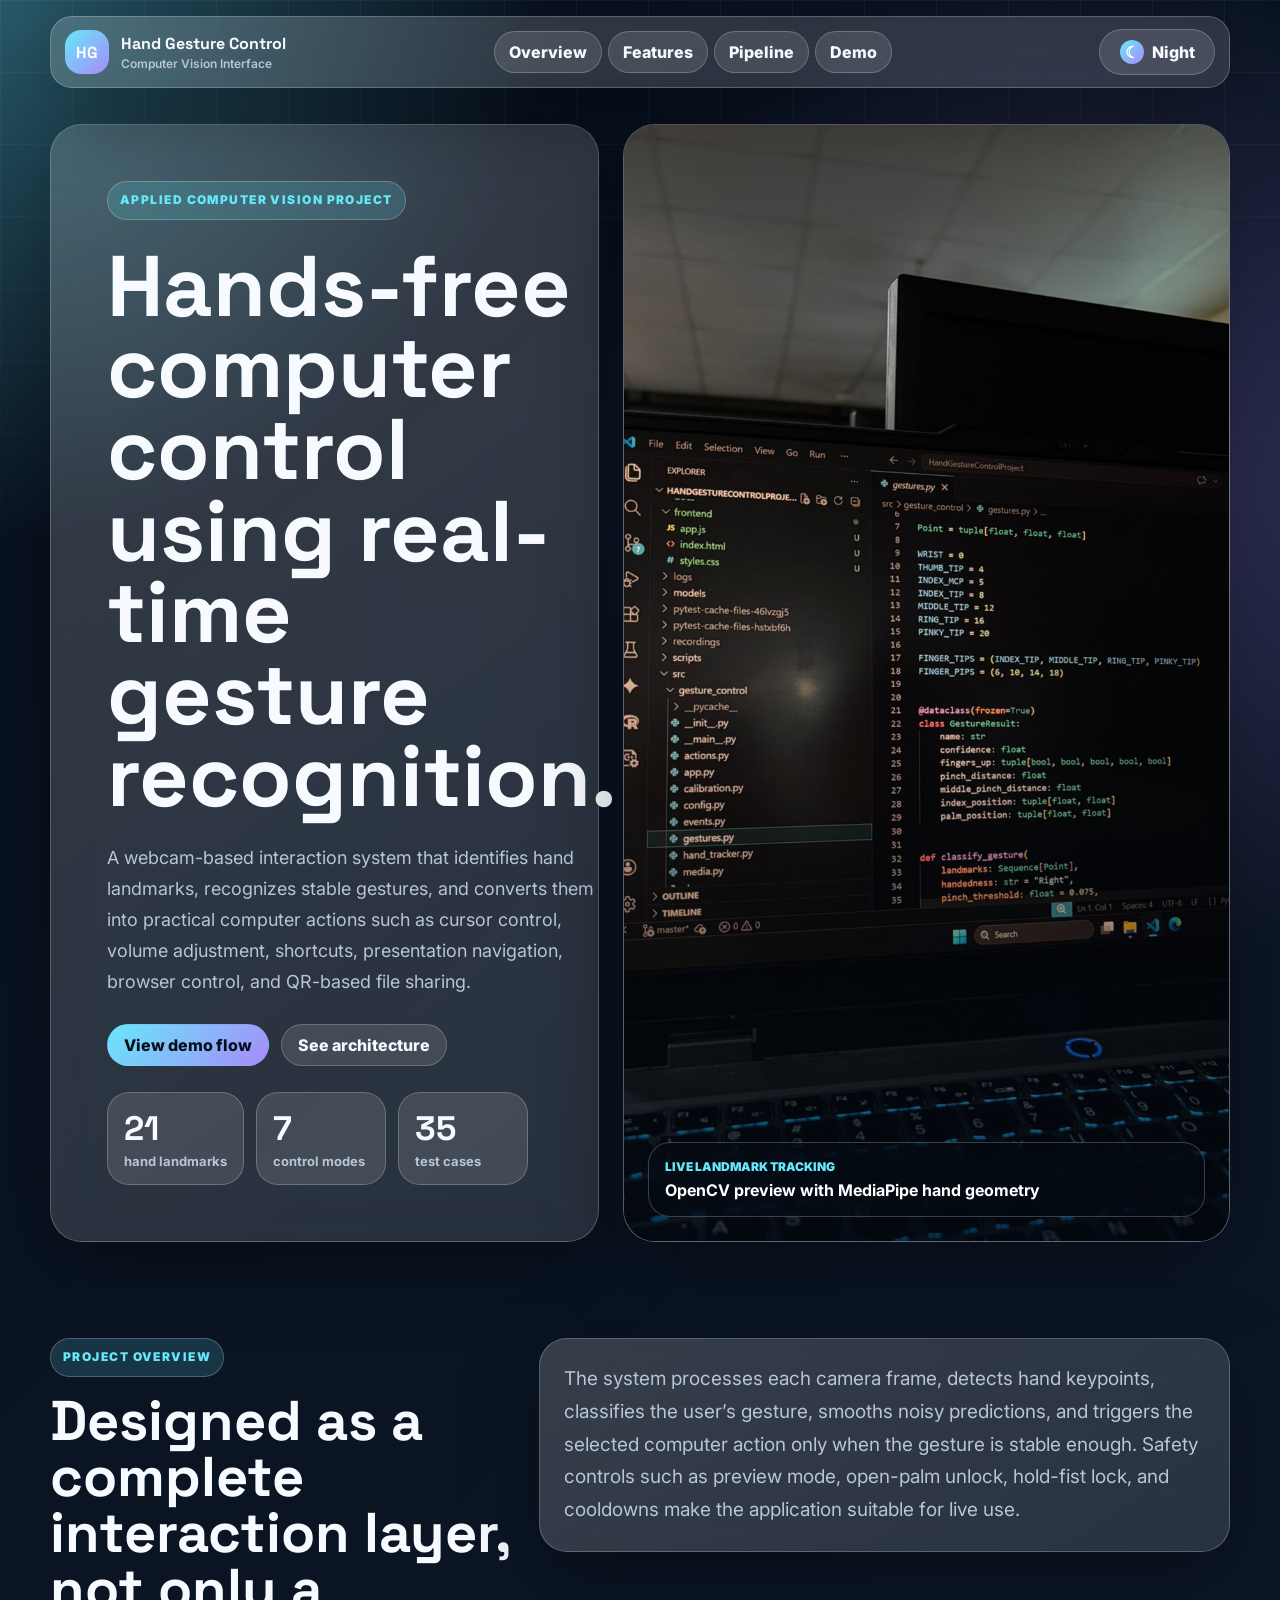
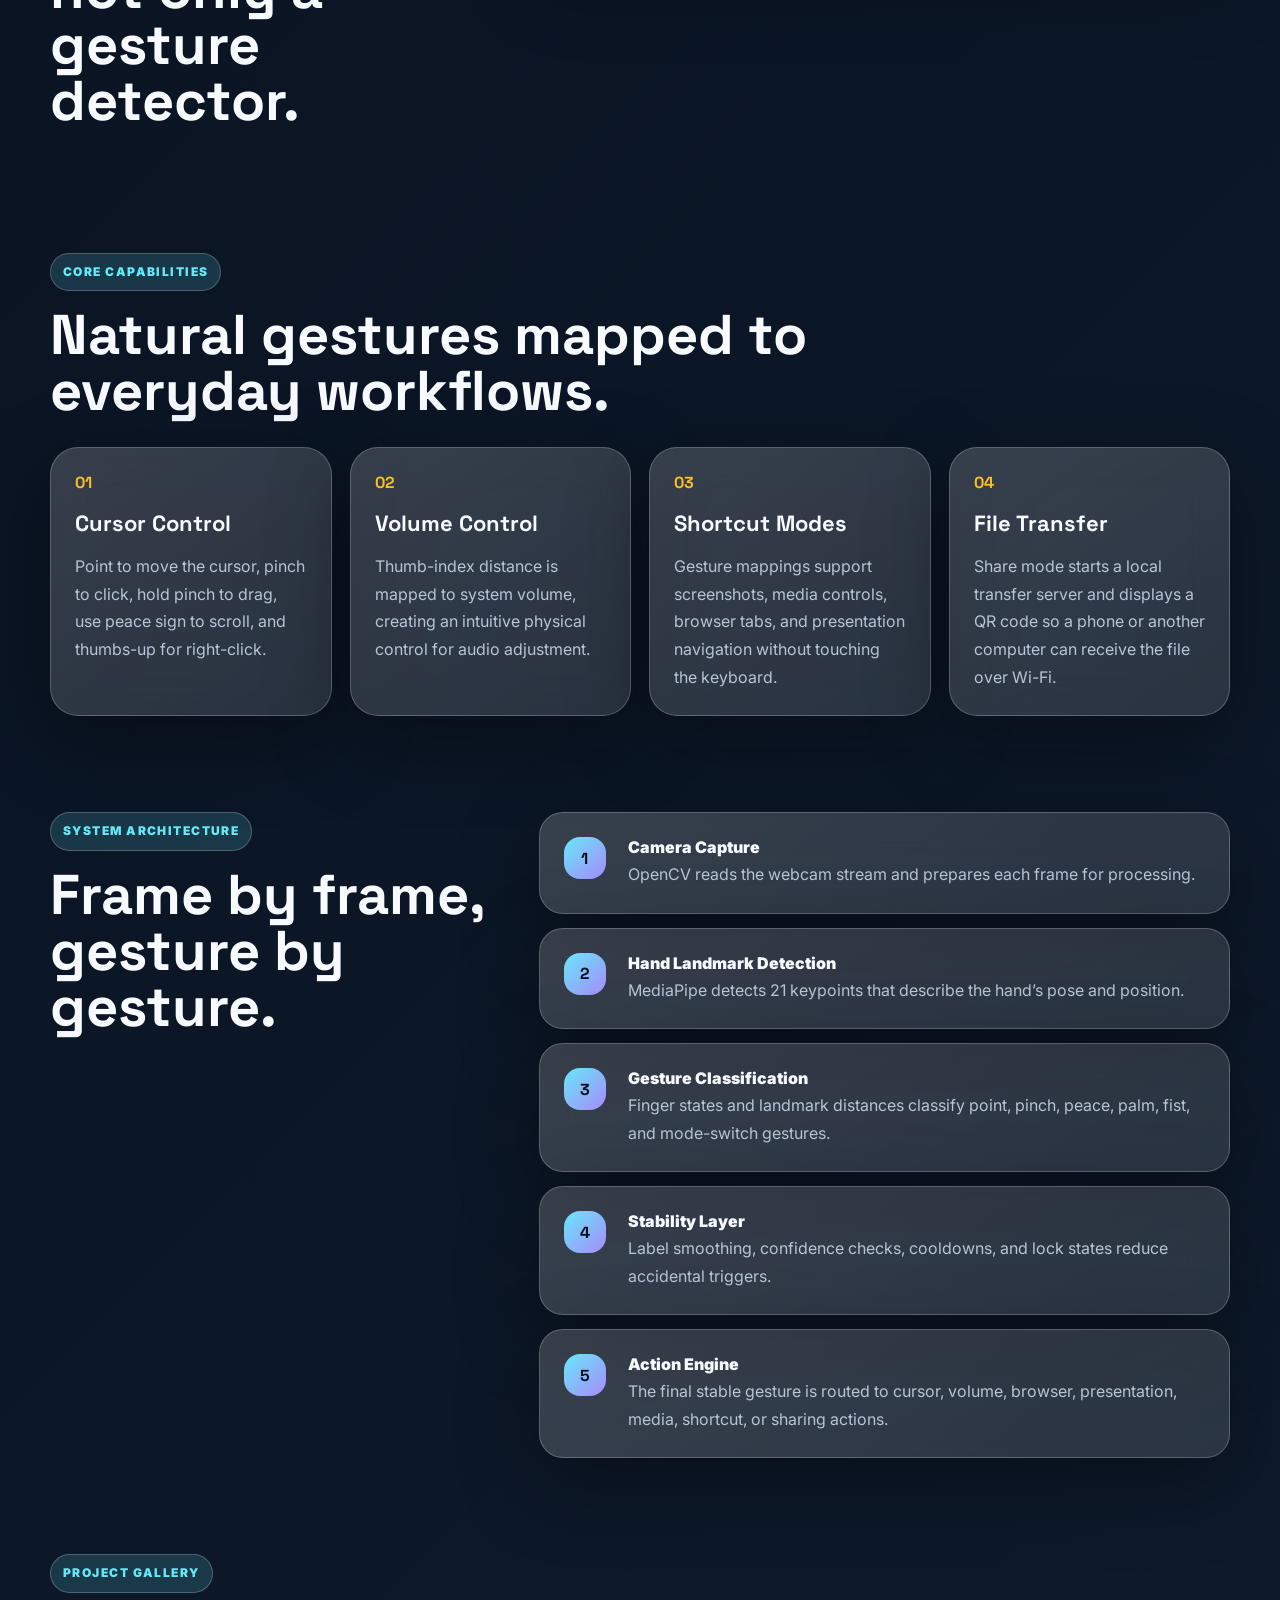
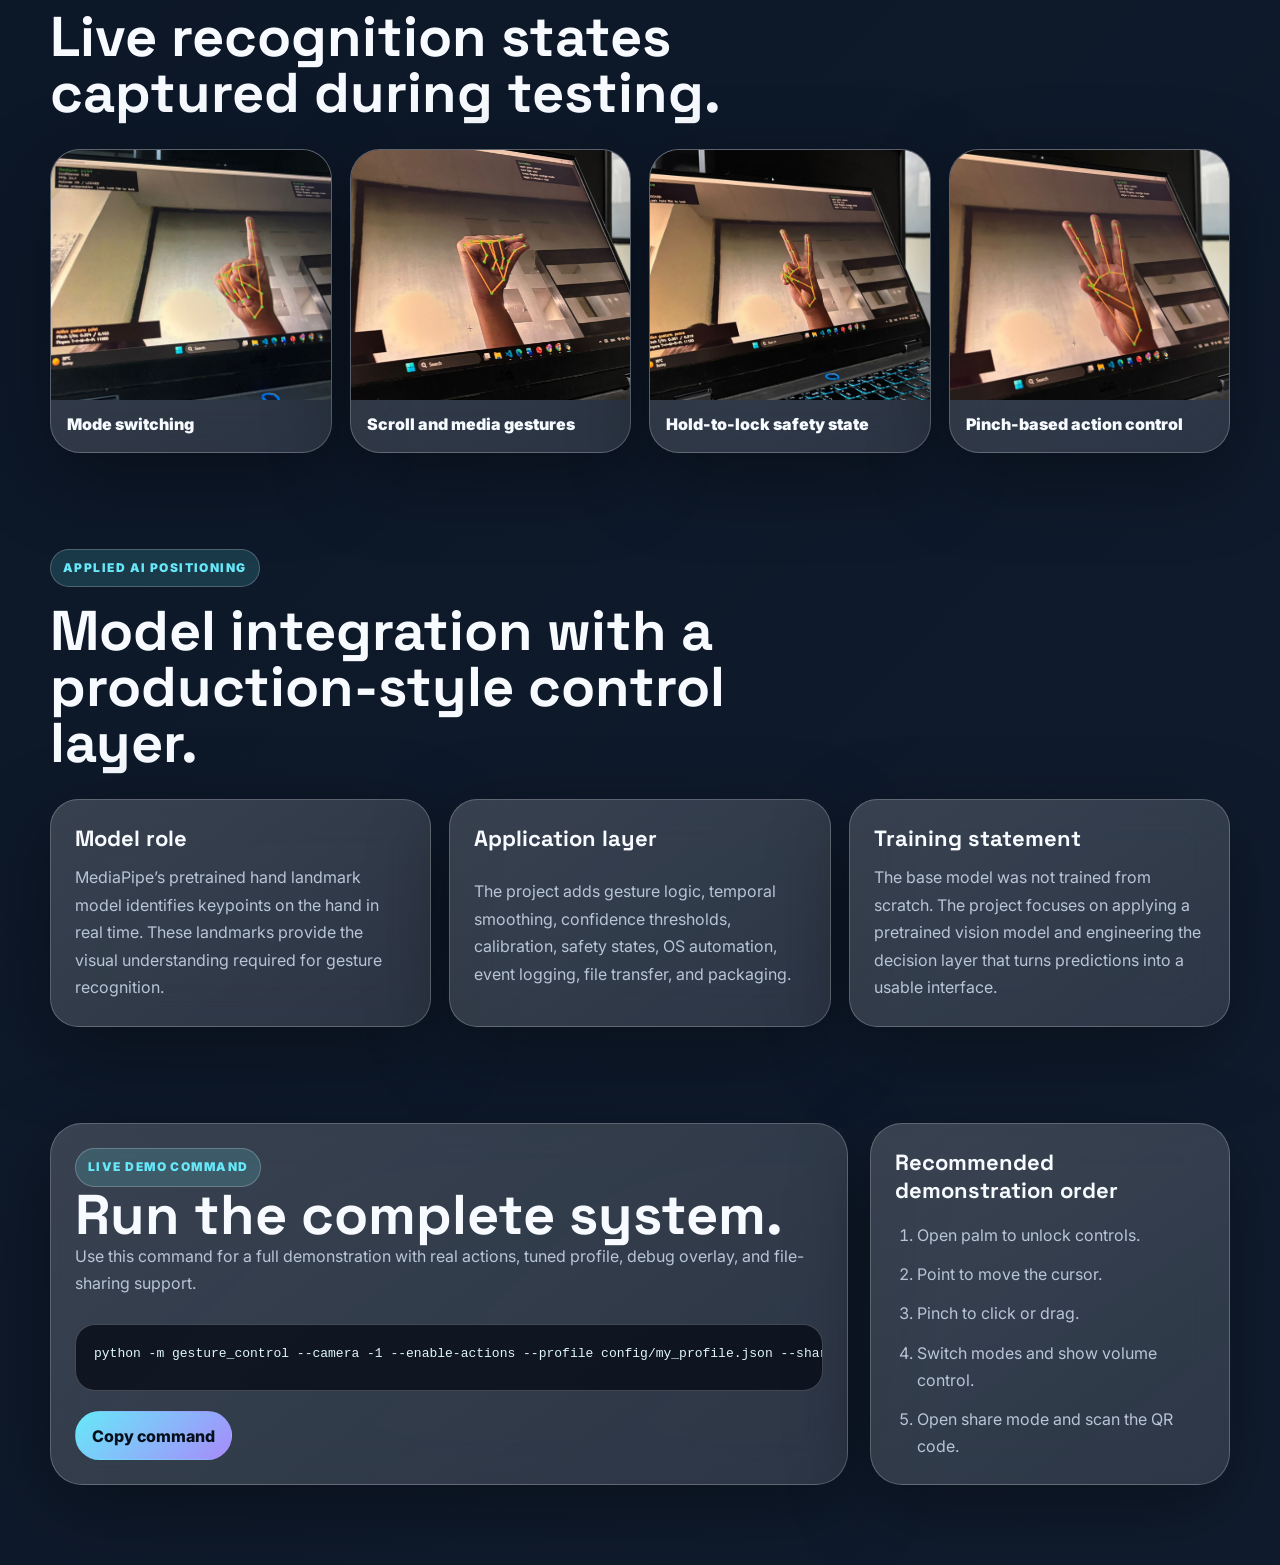
==== commit 8080380f: "Improve media and presentation gestures" ====
--- a/frontend/index.html
+++ b/frontend/index.html
@@ -57,7 +57,7 @@
       <section class="section feature-section" id="features">
         <div class="section-heading"><p class="kicker">Core Capabilities</p><h2>Natural gestures mapped to everyday workflows.</h2></div>
         <div class="feature-grid">
-          <article class="glass feature-card"><span>01</span><h3>Cursor Control</h3><p>Point to move the cursor, pinch to click, hold pinch to drag, use peace sign to scroll, and middle pinch for right-click.</p></article>
+          <article class="glass feature-card"><span>01</span><h3>Cursor Control</h3><p>Point to move the cursor, pinch to click, hold pinch to drag, use peace sign to scroll, and thumbs-up for right-click.</p></article>
           <article class="glass feature-card"><span>02</span><h3>Volume Control</h3><p>Thumb-index distance is mapped to system volume, creating an intuitive physical control for audio adjustment.</p></article>
           <article class="glass feature-card"><span>03</span><h3>Shortcut Modes</h3><p>Gesture mappings support screenshots, media controls, browser tabs, and presentation navigation without touching the keyboard.</p></article>
           <article class="glass feature-card"><span>04</span><h3>File Transfer</h3><p>Share mode starts a local transfer server and displays a QR code so a phone or another computer can receive the file over Wi-Fi.</p></article>
@@ -110,3 +110,4 @@
   <script src="app.js"></script>
 </body>
 </html>
+
